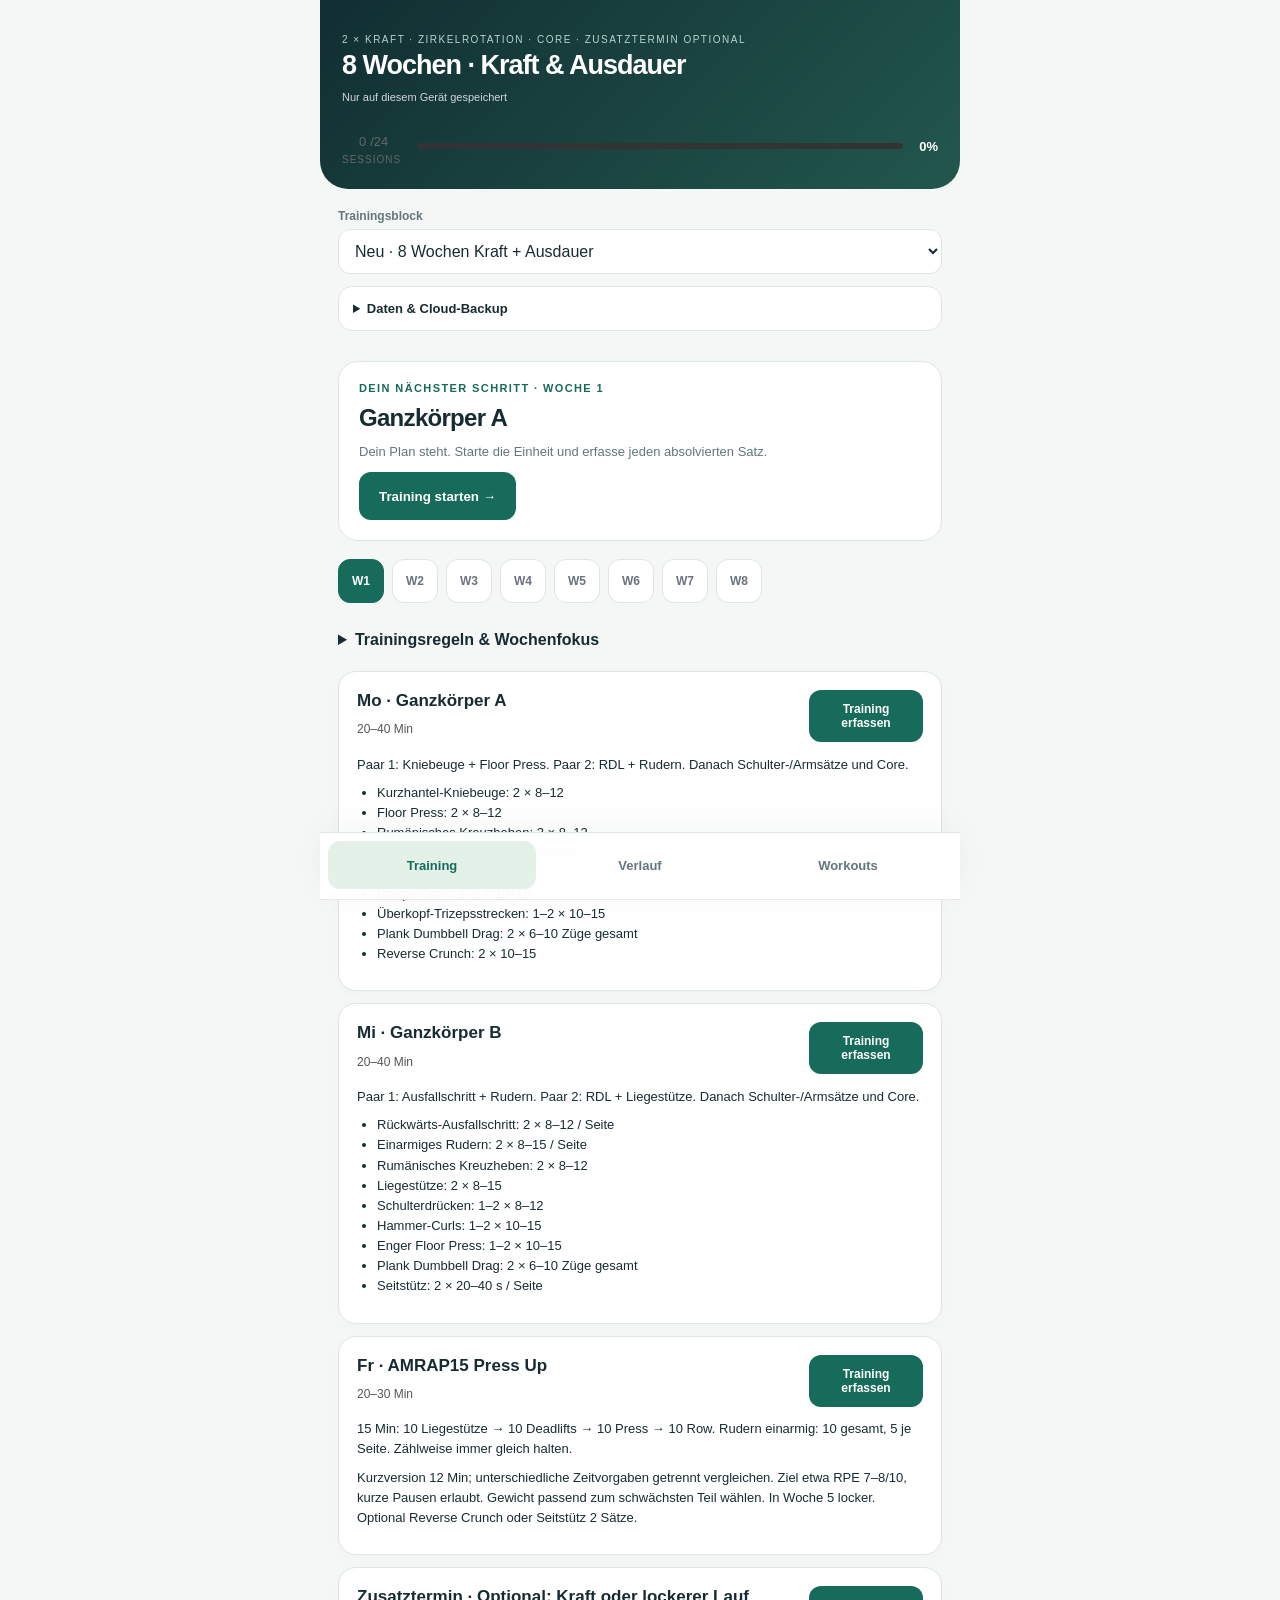
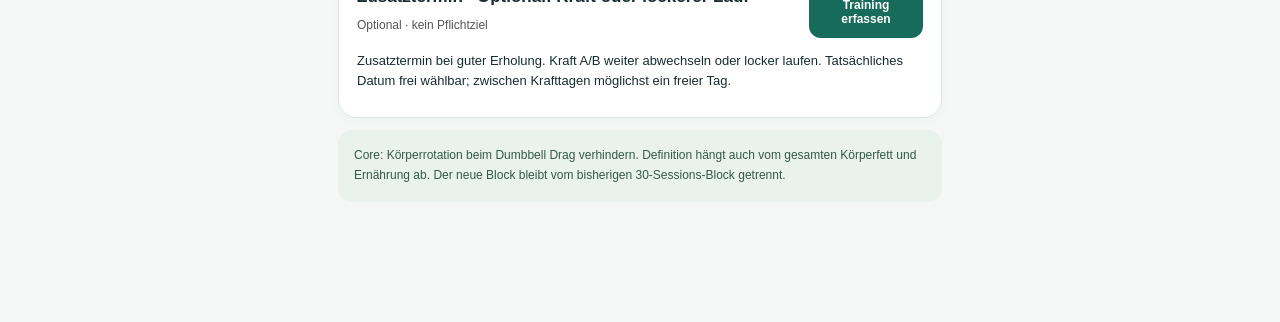
==== index.html @ 0a75c44f "Refine mobile training UX with quick start, set timer, exercise history and App Store benchmark" ====
<!DOCTYPE html>
<html lang="de">
<head>
    <meta charset="UTF-8">
    <meta name="viewport" content="width=device-width, initial-scale=1.0, viewport-fit=cover">
    <meta name="apple-mobile-web-app-capable" content="yes">
    <meta name="apple-mobile-web-app-status-bar-style" content="black-translucent">
    <meta name="apple-mobile-web-app-title" content="ShredFast">
    <title>ShredFast · Kraft & Ausdauer</title>
    <style>
        * {
            margin: 0;
            padding: 0;
            box-sizing: border-box;
        }
        html, body {
            font-family: -apple-system, BlinkMacSystemFont, "Segoe UI", Helvetica, Arial, sans-serif;
            background: #f3f4f6;
            color: #111;
            width: 100%;
            height: 100%;
        }
        body {
            overflow-x: hidden;
        }
        button { font-family: inherit; cursor: pointer; border: none; background: none; }
        input { font-family: inherit; }
        .container { max-width: 500px; margin: 0 auto; min-height: 100vh; background: #f3f4f6; }
        .header { padding: 24px 18px 16px; background: #111; color: #fff; }
        .header h1 { font-size: 22px; font-weight: 800; letter-spacing: -0.5px; }
        .header-meta { font-size: 10px; letter-spacing: 4px; color: #666; margin-bottom: 2px; text-transform: uppercase; }
        .header-subtext { font-size: 11px; color: #666; margin-top: 8px; }
        .progress { display: flex; gap: 16px; margin-top: 16px; align-items: center; }
        .progress-count { text-align: center; }
        .progress-count div:first-child { font-size: 20px; font-weight: 800; color: #fff; }
        .progress-count span { font-size: 13px; color: #666; font-weight: 400; margin-left: 4px; }
        .progress-count .label { font-size: 10px; color: #666; text-transform: uppercase; letter-spacing: 1px; margin-top: 3px; }
        .progress-bar { flex: 1; height: 6px; background: #333; border-radius: 99px; overflow: hidden; }
        .progress-fill { height: 100%; background: linear-gradient(90deg,#4ade80,#facc15,#f97316); border-radius: 99px; transition: width 0.4s; }
        .percent { font-size: 13px; font-weight: 700; color: #fff; }
        .nav { display: flex; background: #fff; border-bottom: 1px solid #e5e7eb; position: sticky; top: 0; z-index: 20; }
        .nav button { flex: 1; padding: 14px 8px; border: none; border-bottom: 2.5px solid transparent; color: #9ca3af; font-size: 13px; font-weight: 700; cursor: pointer; }
        .nav button.active { border-bottom-color: #111; color: #111; }
        .content { padding: 14px; }
        .week-tabs { display: flex; gap: 6px; overflow-x: auto; margin-bottom: 14px; padding-bottom: 4px; }
        .week-tabs button { padding: 8px 12px; min-width: 46px; background: #fff; border: 1.5px solid #e5e7eb; border-radius: 8px; color: #6b7280; font-size: 12px; font-weight: 700; cursor: pointer; white-space: nowrap; }
        .week-tabs button.active { background: #111; border-color: #111; color: #fff; }
        .phase-banner { background: #f0fdf4; border: 1.5px solid #bbf7d0; border-radius: 10px; padding: 12px 14px; margin-bottom: 12px; display: flex; justify-content: space-between; align-items: center; }
        .phase-banner.intensity { background: #fffbeb; border-color: #fde68a; }
        .phase-banner.peak { background: #fff7ed; border-color: #fed7aa; }
        .phase-text { font-size: 11px; letter-spacing: 2px; font-weight: 700; text-transform: uppercase; color: #16a34a; }
        .phase-banner.intensity .phase-text { color: #b45309; }
        .phase-banner.peak .phase-text { color: #c2410c; }
        .phase-progress { font-size: 13px; color: #374151; margin-top: 3px; font-weight: 500; }
        .phase-dots { display: flex; gap: 6px; }
        .phase-dot { width: 10px; height: 10px; border-radius: 50%; background: #e5e7eb; border: 1.5px solid #d1d5db; }
        .phase-dot.done { background: #111; border-color: #111; }
        .workout-card { background: #fff; border: 1.5px solid #e5e7eb; border-radius: 12px; margin-bottom: 10px; overflow: hidden; box-shadow: 0 1px 3px rgba(0,0,0,0.06); }
        .workout-card.done { border-color: #bbf7d0; }
        .workout-header { padding: 14px; display: flex; align-items: center; justify-content: space-between; }
        .workout-left { display: flex; align-items: center; gap: 12px; flex: 1; cursor: pointer; }
        .workout-day { width: 38px; height: 38px; background: #f9fafb; border: 1.5px solid #e5e7eb; border-radius: 9px; display: flex; align-items: center; justify-content: center; font-size: 12px; font-weight: 800; color: #6b7280; flex-shrink: 0; }
        .workout-card.done .workout-day { background: #f0fdf4; border-color: #bbf7d0; color: #16a34a; }
        .workout-info { flex: 1; }
        .workout-name { font-size: 14px; font-weight: 700; color: #111; }
        .workout-meta { font-size: 11px; color: #9ca3af; margin-top: 2px; }
        .workout-meta.done { color: #16a34a; font-weight: 600; }
        .workout-actions { display: flex; gap: 6px; align-items: center; }
        .btn-delete { background: #f9fafb; border: 1px solid #e5e7eb; border-radius: 6px; color: #9ca3af; font-size: 12px; padding: 5px 9px; cursor: pointer; }
        .btn-expand { color: #9ca3af; font-size: 12px; cursor: pointer; padding: 4px 6px; transition: transform 0.25s; }
        .btn-expand.open { transform: rotate(180deg); }
        .btn-log { background: #111; border-radius: 7px; color: #fff; font-size: 11px; padding: 7px 12px; cursor: pointer; font-weight: 700; }
        .workout-card.done .btn-log { background: #f0fdf4; border: 1.5px solid #bbf7d0; color: #16a34a; }
        .workout-result { border-top: 1px solid #f0fdf4; background: #f9fffe; padding: 10px 14px 12px; display: flex; gap: 16px; flex-wrap: wrap; }
        .result-item { }
        .result-label { font-size: 10px; color: #9ca3af; letter-spacing: 1px; text-transform: uppercase; }
        .result-value { font-size: 15px; font-weight: 800; color: #16a34a; margin-top: 2px; }
        .workout-details { border-top: 1px solid #e5e7eb; padding: 14px; background: #fafafa; display: none; }
        .workout-details.open { display: block; }
        .details-title { font-size: 11px; color: #9ca3af; text-transform: uppercase; letter-spacing: 2px; margin-bottom: 8px; font-weight: 600; }
        .exercise-list { display: flex; flex-direction: column; gap: 5px; margin-bottom: 10px; }
        .exercise-item { display: flex; align-items: center; gap: 10px; padding: 9px 12px; background: #fff; border: 1px solid #e5e7eb; border-radius: 8px; }
        .exercise-dot { width: 6px; height: 6px; border-radius: 50%; background: #111; flex-shrink: 0; }
        .exercise-text { font-size: 13px; color: #111; font-weight: 500; }
        .note-box { background: #f9fafb; border: 1px solid #e5e7eb; border-radius: 8px; padding: 9px 12px; font-size: 12px; color: #374151; line-height: 1.6; }
        .empty-state { background: #fff; border: 1.5px solid #e5e7eb; border-radius: 12px; padding: 28px; text-align: center; color: #9ca3af; font-size: 13px; }
        .empty-state .success { color: #16a34a; font-weight: 600; }
        .log-list { display: flex; flex-direction: column; gap: 8px; }
        .log-item { background: #fff; border: 1.5px solid #bbf7d0; border-radius: 10px; padding: 12px 14px; display: flex; justify-content: space-between; align-items: center; box-shadow: 0 1px 2px rgba(0,0,0,0.04); }
        .log-item-left { }
        .log-item-name { font-size: 13px; font-weight: 700; color: #111; }
        .log-item-meta { font-size: 11px; color: #9ca3af; margin-top: 2px; }
        .log-item-value { text-align: right; }
        .log-item-value div { font-size: 13px; font-weight: 800; color: #16a34a; }
        .workout-db { }
        .db-group { margin-bottom: 16px; }
        .db-group-title { font-size: 11px; color: #374151; font-weight: 700; letter-spacing: 1px; text-transform: uppercase; margin-bottom: 8px; }
        .db-item { background: #fff; border: 1.5px solid #e5e7eb; border-radius: 10px; padding: 11px 14px; margin-bottom: 6px; box-shadow: 0 1px 2px rgba(0,0,0,0.04); }
        .db-item-name { font-size: 13px; font-weight: 700; color: #111; }
        .db-item-meta { font-size: 10px; color: #9ca3af; margin-top: 2px; }
        .db-item-exercises { font-size: 11px; color: #6b7280; margin-top: 5px; line-height: 1.5; }
        .modal { position: fixed; inset: 0; background: rgba(0,0,0,0.5); display: none; align-items: flex-end; z-index: 50; }
        .modal.open { display: flex; }
        .modal-content { background: #fff; border-radius: 18px 18px 0 0; padding: 24px 18px 48px; width: 100%; max-width: 500px; margin: 0 auto; box-sizing: border-box; box-shadow: 0 -4px 24px rgba(0,0,0,0.12); }
        .modal-handle { width: 36px; height: 4px; background: #e5e7eb; border-radius: 99px; margin: 0 auto 20px; }
        .modal-title { font-size: 11px; color: #9ca3af; letter-spacing: 2px; text-transform: uppercase; margin-bottom: 3px; font-weight: 600; }
        .modal-name { font-size: 17px; font-weight: 800; color: #111; margin-bottom: 20px; }
        .form-group { margin-bottom: 14px; }
        .form-label { font-size: 12px; color: #374151; font-weight: 600; margin-bottom: 6px; }
        .form-input { width: 100%; padding: 12px 14px; background: #fff; border: 1.5px solid #d1d5db; border-radius: 10px; color: #111; font-size: 15px; box-sizing: border-box; }
        .form-time { display: flex; gap: 8px; align-items: center; }
        .form-time input { width: auto; flex: 1; }
        .form-separator { color: #9ca3af; font-size: 20px; font-weight: 300; }
        .btn-save { width: 100%; padding: 15px; background: #111; border: none; border-radius: 12px; color: #fff; font-size: 14px; font-weight: 800; cursor: pointer; }
        .spacer { height: 30px; }
        .saving { font-size: 11px; color: #4ade80; margin-top: 6px; font-weight: 600; }
        .backup-panel { margin: 12px 14px; padding: 14px; border: 1px solid #d1d5db; border-radius: 10px; background: white; font-size: 13px; }
        .backup-panel summary { font-weight: 700; cursor: pointer; }
        .backup-panel p { margin: 12px 0; line-height: 1.5; overflow-wrap: anywhere; }
        .backup-panel label { display: block; margin-top: 10px; }
        .backup-panel input:not([type=file]) { display: block; width: 100%; padding: 12px; font-size:16px; margin-top: 5px; border:1px solid #aaa; border-radius:8px; }
        .backup-panel button, .import-label { display: inline-block; padding: 12px; margin: 8px 5px 0 0; background: #111; color: white; border-radius: 8px; font-weight: 600; }
        .backup-panel input[type=file] { display:block; max-width:100%; margin-top:8px; }
        .backup-panel button:disabled { opacity: .5; }
        [hidden] { display: none !important; }
        .block-picker { display:block; margin:14px; font-size:12px; font-weight:700; }
        .block-picker select { display:block; width:100%; margin-top:6px; padding:12px; font-size:16px; border:1px solid #bbb; border-radius:8px; background:white; color:#111; }
        .hybrid-card { margin:12px 0; padding:14px; border:1px solid #d1d5db; border-radius:12px; background:white; font-size:13px; line-height:1.55; }
        .hybrid-card p { margin:8px 0; }
        .hybrid-card ul { padding-left:20px; margin:8px 0; }
        .hybrid-heading { display:flex; align-items:center; justify-content:space-between; gap:10px; }
        .hybrid-heading p { color:#555; font-size:12px; }
        .hybrid-card button, .hybrid-modal button { padding:12px; color:white; background:#111; border-radius:8px; font-weight:700; }
        .hybrid-card button.secondary, .hybrid-modal button.secondary { color:#111; background:#eee; }
        .hybrid-modal { position:fixed; inset:0; z-index:70; background:#f3f4f6; overflow-y:auto; overscroll-behavior:contain; }
        .hybrid-modal-inner { max-width:500px; margin:auto; padding:20px 14px max(30px,env(safe-area-inset-bottom)); font-size:13px; line-height:1.5; }
        .hybrid-modal h2 { margin:16px 0; font-size:20px; }
        .hybrid-modal label { display:block; margin:10px 0; }
        .hybrid-modal input, .hybrid-modal select, .hybrid-modal textarea { display:block; width:100%; min-width:0; padding:10px 7px; border:1px solid #aaa; border-radius:7px; background:white; color:#111; font-size:16px; }
        .hybrid-modal fieldset { padding:10px; border:1px solid #ccc; border-radius:10px; margin:18px 0; background:white; }
        .hybrid-modal legend { font-weight:700; }
        .set-row { display:flex; align-items:center; gap:6px; }
        .set-row label { flex:1; min-width:0; font-size:11px; }
        .set-row span { width:18px; flex-shrink:0; }
        .rest-tools { position:sticky; top:0; display:flex; align-items:center; gap:8px; padding:10px 0; background:#f3f4f6; border-bottom:1px solid #ddd; z-index:2; }
        .rest-tools span { flex:1; font-weight:700; }
        #draftStatus { font-size:12px; color:#36563e; margin:10px 0; }
        .last-set { font-size:12px; color:#36563e; }
        .copy-weight { font-size:12px; margin:8px 0; }
    </style>
<link rel="stylesheet" href="pro.css?v=10">
<meta name="theme-color" content="#112e32">
</head>
<body>
    <div class="container">
        <div class="header">
            <div class="header-meta" id="blockSubtitle">ShredFast</div>
            <h1 id="blockTitle">Kraft & Ausdauer</h1>
            <div class="header-subtext" id="savingStatus"></div>
            <div class="progress">
                <div class="progress-count">
                    <div><span id="totalDone">0</span><span id="totalTarget">/24</span></div>
                    <div class="label">Sessions</div>
                </div>
                <div class="progress-bar">
                    <div class="progress-fill" id="progressFill" style="width: 0%"></div>
                </div>
                <div class="percent" id="progressPercent">0%</div>
            </div>
        </div>

        <label class="block-picker">Trainingsblock
            <select id="blockSelect"><option value="hybrid1">Neu · 8 Wochen Kraft + Ausdauer</option><option value="block2">Bisheriger Block · 10 Wochen / 30 Sessions</option></select>
        </label>
        <div class="nav">
            <button class="nav-btn active" data-tab="plan">Training</button>
            <button class="nav-btn" data-tab="progress">Verlauf</button>
            <button class="nav-btn" data-tab="db">Workouts</button>
        </div>

        <details class="backup-panel">
            <summary>Daten &amp; Cloud-Backup</summary>
            <p id="cloudAccount"></p>
            <p id="cloudUnavailable" hidden>Cloud-Modul nicht verfügbar. Lokales Training und Export bleiben nutzbar.</p>
            <form id="loginForm">
                <p>Mit deinen bestehenden LifeOS-App-Zugangsdaten anmelden. Für alte Gerätedaten oben den bisherigen Block auswählen und dort „Bisherige iPhone-Daten übernehmen“ wählen.</p>
                <label>E-Mail<input id="cloudEmail" type="email" autocomplete="username" required></label>
                <label>Passwort<input id="cloudPassword" type="password" autocomplete="current-password" required></label>
                <button id="loginButton" type="submit">Cloud anmelden</button>
                <p id="loginResult" role="status"></p>
            </form>
            <div id="signedInTools" hidden>
                <button id="syncNow" type="button">Jetzt synchronisieren</button>
                <button id="legacyImport" type="button">Bisherige iPhone-Daten übernehmen</button>
                <button id="signOut" type="button">Abmelden</button>
                <p>Offline-Änderungen werden beim nächsten Öffnen mit Internet übertragen. Bei Änderungen derselben Session auf mehreren Geräten gilt die zuletzt in der Cloud gespeicherte Änderung.</p>
            </div>
            <button id="exportBackup" type="button">Backup exportieren</button>
            <label class="import-label">Backup importieren<input id="importBackup" type="file" accept=".json,application/json"></label>
            <p>Version 10 · Training Studio. Deine alten Gerätedaten bleiben bei der Übernahme erhalten.</p>
        </details>
        <div class="content" id="content">
            <!-- Content will be rendered here -->
        </div>
    </div>

    <div class="modal" id="modal">
        <div class="modal-content">
            <div class="modal-handle"></div>
            <div class="modal-title" id="modalTitle"></div>
            <div class="modal-name" id="modalName"></div>
            
            <div class="form-group">
                <div class="form-label">Gewicht (kg)</div>
                <input type="number" class="form-input" id="inputWeight" placeholder="z.B. 15">
            </div>

            <div class="form-group" id="formTimeGroup" style="display:none;">
                <div class="form-label">Zeit (Min : Sek)</div>
                <div class="form-time">
                    <input type="number" class="form-input" id="inputMins" placeholder="Min">
                    <span class="form-separator">:</span>
                    <input type="number" class="form-input" id="inputSecs" placeholder="Sek">
                </div>
            </div>

            <div class="form-group" id="formRoundsGroup" style="display:none;">
                <div class="form-label">Runden</div>
                <input type="number" class="form-input" id="inputRounds" placeholder="z.B. 6">
            </div>

            <div class="form-group">
                <div class="form-label">Notiz (optional)</div>
                <input type="text" class="form-input" id="inputNote" placeholder="Wie war's?">
            </div>

            <button class="btn-save" id="btnSave">Speichern ✓</button>
        </div>
    </div>

    <script src="supabase.min.js"></script>
    <script>
        // ─── DATA ────────────────────────────────────────────────────────────
        const WORKOUTS = [
          { id:"b1-01", name:"150 Rep Challenge", format:"For Time", metric:"time", exercises:["30x Thruster","30x Deadlift","30x Renegade Row + Press","30x Alt Row","30x Reverse Lunge"] },
          { id:"b1-02", name:"AMRAP 15 ⭐", format:"AMRAP", metric:"rounds", exercises:["8x Deadlift","6x Clean","8x Squat","6x Press","10x Swing"] },
          { id:"b1-03", name:"30 Min Fullbody", format:"For Time", metric:"time", exercises:["50x Burpee","50x Deadlift","50x Squat","50x Reverse Lunge","50x BW Thruster"] },
          { id:"b1-04", name:"AMRAP 20", format:"AMRAP", metric:"rounds", exercises:["6x Thruster","8x High Pull","10x Air Squat","12x Switch Lunge","14x Knee-to-Elbow"] },
          { id:"b1-05", name:"15 Min Fullbody", format:"For Time", metric:"time", exercises:["50x Swing","50x Goblet Squat","50x Deadlift","25x Rev. Lunge R+L","50x Sit-Through","50x Mountain Climber"] },
          { id:"b1-06", name:"250 Reps", format:"For Time", metric:"time", exercises:["50x Swing","50x Clean","50x Press","50x Squat","50x Row"] },
          { id:"b1-07", name:"Time Cap 20 Min", format:"For Time", metric:"time", exercises:["30x Deadlift","30x High Pull","30x Thruster","30x Clean+Press","30x Burpee","30x Knee-to-Elbow","30x Russian Twist"] },
          { id:"b1-08", name:"Power Flow Ladder", format:"Ladder", metric:"rounds", exercises:["Swing · Clean · Press · Squat · Row","1→2→3→...→10 reps"] },
          { id:"b1-09", name:"METCON 30", format:"For Time", metric:"time", exercises:["100x Star Jumps","50x Squat Rotation","50x BW Thruster","50x KB Thruster","50x High Pull","50x Deadlift","50x Pull Through"] },
          { id:"b1-10", name:"AMRAP 30", format:"AMRAP", metric:"rounds", exercises:["8x Deadlift","8x Clean","8x Thruster","8x Press-Up","8x Burpee"] },
          { id:"b1-11", name:"AMRAP 16", format:"AMRAP", metric:"rounds", exercises:["10x Row","8x Thruster","6x Clean-Squat","4x Press","2x Devil Press"] },
          { id:"b1-12", name:"300 Reps", format:"For Time", metric:"time", exercises:["50x Thruster","50x High Pull","50x Press-Up","50x Alt Row+Double Row","50x Burpee","50x Pull Through"] },
          { id:"b1-13", name:"30 Min Buy-Out", format:"For Time", metric:"time", exercises:["50x Swing","40x Clean+Press","40x Deadlift","40x Row","50x Burpee"] },
          { id:"b1-14", name:"METCON 325", format:"For Time", metric:"time", exercises:["25x Burpee","50x Deadlift","50x Reverse Lunge","50x Squat","50x High Pull","50x Row","50x Shoulder Tap"] },
          { id:"b1-15", name:"300 Rep Beast", format:"For Time", metric:"time", exercises:["50x Swing","50x Squat","50x Clean","50x Press","50x Row","50x Burpee"] },
          { id:"b1-16", name:"500 Rep Monster", format:"For Time", metric:"time", exercises:["50x Alt Row+Deadlift","50x Thruster","200x Air Squat","100x Press-Up KB Tap","100x Shoulder Tap"] },
          { id:"n-01", name:"300 No Excuses", format:"For Time", metric:"time", exercises:["50x Burpee","50x Snatch","50x Thruster","50x Press","50x Row","50x Full Sit-Up"] },
          { id:"n-02", name:"5 Rounds Snatch", format:"For Time", metric:"time", exercises:["5 Runden: 10x Burpee","10x Snatch","10x Thruster","10x Press","10x Row","10x Sprinter Sit-Up"] },
          { id:"n-03", name:"300 YOU VS YOU", format:"For Time", metric:"time", exercises:["50x Renegade Row","50x Power Clean","50x Press","50x Squat","50x BW Thruster","50x Knee-to-Elbow"] },
          { id:"n-04", name:"50er Snatch Block", format:"For Time", metric:"time", exercises:["50x Snatch","50x Squat","50x Lunge","50x Thruster","50x Row","50x Russian Twist"] },
          { id:"n-05", name:"20 Min KB METCON", format:"For Time", metric:"time", exercises:["30x Row","30x Swing","30x Press","30x Clean","30x Squat","30x Full Body Crunch"] },
          { id:"n-06", name:"AMRAP20 Burpee", format:"AMRAP", metric:"rounds", exercises:["10x Burpee","10x Squat","10x Row","10x Press","20x Knee-to-Elbow"] },
          { id:"n-07", name:"AMRAP15 Press Up", format:"AMRAP", metric:"rounds", exercises:["10x Press Up","10x Deadlift","10x Press","10x Row"] },
          { id:"n-08", name:"300 Gorilla Row", format:"For Time", metric:"time", exercises:["50x Deadlift","50x Push Press","50x Squat","50x Gorilla Row","50x Marches","50x Swing"] },
          { id:"n-09", name:"500 Rep Beast 2", format:"For Time", metric:"time", exercises:["100x BW Squat","100x Switch Lunge","50x Renegade Row","50x Thruster","50x High Pull","50x Shoulder Tap","100x Star Jump"] },
          { id:"n-10", name:"300 Burpee Buy-In", format:"For Time", metric:"time", exercises:["50x Burpee (Buy-In)","50x Swing","50x Squat","50x Press-Up","50x Row","50x Thruster"] },
          { id:"n-11", name:"250 Snatch Interrupt", format:"For Time", metric:"time", exercises:["50x Air Squat","50x Goblet Squat","50x Snatch","50x Row","50x Thruster","+ 10x Burpee alle 4 Min"] },
        ];

        const BLOCK2_PLAN = [
          { week: 1, day: "Mo", workoutId: "n-07", weight: "14", note: "Leichter Start" },
          { week: 1, day: "Mi", workoutId: "b1-02", weight: "14", note: "Baseline AMRAP 15" },
          { week: 1, day: "Fr", workoutId: "n-05", weight: "14", note: "Volumen, kurz" },
          { week: 2, day: "Mo", workoutId: "b1-06", weight: "14", note: "250 Reps" },
          { week: 2, day: "Mi", workoutId: "n-06", weight: "14", note: "AMRAP20 Burpee" },
          { week: 2, day: "Fr", workoutId: "b1-01", weight: "14", note: "150 Rep Challenge" },
          { week: 3, day: "Mo", workoutId: "n-02", weight: "15", note: "5 Rounds Snatch" },
          { week: 3, day: "Mi", workoutId: "b1-02", weight: "15", note: "AMRAP 15 @ 15kg" },
          { week: 3, day: "Fr", workoutId: "b1-07", weight: "15", note: "Time Cap 20 Min" },
          { week: 4, day: "Mo", workoutId: "b1-12", weight: "15", note: "300 Reps" },
          { week: 4, day: "Mi", workoutId: "n-08", weight: "15", note: "300 Gorilla Row" },
          { week: 4, day: "Fr", workoutId: "b1-08", weight: "15", note: "Power Flow Ladder" },
          { week: 5, day: "Mo", workoutId: "n-01", weight: "15", note: "300 No Excuses" },
          { week: 5, day: "Mi", workoutId: "b1-02", weight: "16", note: "AMRAP 15 @ 16kg" },
          { week: 5, day: "Fr", workoutId: "b1-09", weight: "15", note: "METCON 30" },
          { week: 6, day: "Mo", workoutId: "b1-14", weight: "16", note: "METCON 325" },
          { week: 6, day: "Mi", workoutId: "n-03", weight: "16", note: "300 YOU VS YOU" },
          { week: 6, day: "Fr", workoutId: "b1-13", weight: "16", note: "30 Min Buy-Out" },
          { week: 7, day: "Mo", workoutId: "b1-15", weight: "17", note: "300 Rep Beast" },
          { week: 7, day: "Mi", workoutId: "b1-02", weight: "17", note: "AMRAP 15 @ 17kg" },
          { week: 7, day: "Fr", workoutId: "n-10", weight: "17", note: "300 Burpee Buy-In" },
          { week: 8, day: "Mo", workoutId: "n-04", weight: "17", note: "50er Snatch Block" },
          { week: 8, day: "Mi", workoutId: "b1-10", weight: "18", note: "AMRAP 30 @ 18kg" },
          { week: 8, day: "Fr", workoutId: "b1-16", weight: "17", note: "500 Rep Monster" },
          { week: 9, day: "Mo", workoutId: "b1-12", weight: "17", note: "300 Reps" },
          { week: 9, day: "Mi", workoutId: "b1-02", weight: "18", note: "AMRAP 15 @ 18kg" },
          { week: 9, day: "Fr", workoutId: "n-09", weight: "17", note: "500 Rep Beast 2" },
          { week: 10, day: "Mo", workoutId: "b1-04", weight: "16", note: "AMRAP 20 Deload" },
          { week: 10, day: "Mi", workoutId: "b1-02", weight: "17", note: "AMRAP 15 Final" },
          { week: 10, day: "Fr", workoutId: "b1-01", weight: "15", note: "150 Rep Challenge Final" },
        ];

        // ─── STATE ───────────────────────────────────────────────────────────
        let logs = [];
        let currentTab = "plan";
        let currentWeek = 1;
        let expandedSession = null;
        let loggingSession = null;

        const STORAGE_KEY = "sf_v6_logs";

        // ─── INIT ────────────────────────────────────────────────────────────
        function init() {
            logs = []; // initCloud loads the selected block without mixing legacy data.
            setupNav();
            setupModal();
            render();
        }

        function loadLogs() {
            try {
                const raw = localStorage.getItem(STORAGE_KEY);
                logs = raw ? JSON.parse(raw) : [];
            } catch(e) {
                logs = [];
            }
        }

        function saveLogs() {
            return storeTrainingChange();
        }

        function setupNav() {
            document.querySelectorAll('.nav-btn').forEach(btn => {
                btn.addEventListener('click', () => {
                    document.querySelectorAll('.nav-btn').forEach(b => b.classList.remove('active'));
                    btn.classList.add('active');
                    currentTab = btn.dataset.tab;
                    render();
                });
            });
        }

        function setupModal() {
            const modal = document.getElementById('modal');
            modal.addEventListener('click', e => {
                if (e.target === modal) {
                    closeModal();
                }
            });
            document.getElementById('btnSave').addEventListener('click', saveLog);
        }

        // ─── RENDER ──────────────────────────────────────────────────────────
        function render() {
            renderHeader();
            if (currentTab === "plan") renderPlan();
            else if (currentTab === "progress") renderProgress();
            else if (currentTab === "db") renderDB();
        }

        function renderHeader() {
            const total = logs.length;
            const pct = Math.round((total / 30) * 100);
            document.getElementById('totalDone').textContent = total;
            document.getElementById('progressFill').style.width = pct + '%';
            document.getElementById('progressPercent').textContent = pct + '%';
        }

        function renderPlan() {
            const weekPlan = BLOCK2_PLAN.filter(s => s.week === currentWeek);
            const weekDone = weekPlan.filter(s => logs.find(l => l.key === `W${s.week}-${s.day}`)).length;

            let phase = "AUFBAU";
            let phaseBgClass = "";
            if (currentWeek > 3 && currentWeek <= 7) { phase = "INTENSITÄT"; phaseBgClass = "intensity"; }
            if (currentWeek > 7) { phase = "PEAK"; phaseBgClass = "peak"; }

            let html = `
                <div class="week-tabs">
                    ${Array.from({length:10},(_,i)=>i+1).map(w => {
                        const wd = BLOCK2_PLAN.filter(p=>p.week===w).filter(s => logs.find(l => l.key === `W${s.week}-${s.day}`)).length;
                        const active = currentWeek === w ? 'active' : '';
                        const badge = wd === 3 && currentWeek !== w ? '<span style="position:absolute;top:-3px;right:-3px;width:8px;height:8px;border-radius:50%;background:#4ade80;border:2px solid #f3f4f6;"></span>' : '';
                        return `<button class="week-tabs button ${active}" onclick="window.setWeek(${w})" style="position:relative;">${badge}W${w}</button>`;
                    }).join('')}
                </div>
                <div class="phase-banner ${phaseBgClass}">
                    <div>
                        <div class="phase-text">Woche ${currentWeek} · ${phase}</div>
                        <div class="phase-progress">${weekDone}/3 Workouts erledigt</div>
                    </div>
                    <div class="phase-dots">
                        ${[0,1,2].map(i => `<div class="phase-dot ${i<weekDone?'done':''}"></div>`).join('')}
                    </div>
                </div>
                ${weekPlan.map((plan, i) => {
                    const workout = WORKOUTS.find(w => w.id === plan.workoutId);
                    const key = `W${plan.week}-${plan.day}`;
                    const log = logs.find(l => l.key === key);
                    const done = !!log;
                    const open = expandedSession === key;
                    
                    return `
                        <div class="workout-card ${done ? 'done' : ''}">
                            <div class="workout-header">
                                <div class="workout-left" onclick="window.toggleExpand('${key}')">
                                    <div class="workout-day">${plan.day[0]}</div>
                                    <div class="workout-info">
                                        <div class="workout-name">${workout.name}</div>
                                        <div class="workout-meta ${done ? 'done' : ''}">
                                            ${workout.format} · ${plan.weight}kg
                                            ${done ? ` · ✓ ${escapeHTML(log.date)}` : ''}
                                        </div>
                                    </div>
                                </div>
                                <div class="workout-actions">
                                    ${done ? `<button class="btn-delete" onclick="window.deleteLog('${key}')">✕</button>` : ''}
                                    <div class="btn-expand ${open ? 'open' : ''}" onclick="window.toggleExpand('${key}')">▼</div>
                                    <button class="btn-log" onclick="window.openLog('${key}', ${plan.week}, '${plan.day}', '${plan.workoutId}', '${workout.metric}')">${done ? 'Edit' : 'Log'}</button>
                                </div>
                            </div>
                            ${done ? `
                                <div class="workout-result">
                                    ${log.weight ? `<div class="result-item"><div class="result-label">Gewicht</div><div class="result-value">${escapeHTML(log.weight)}kg</div></div>` : ''}
                                    ${workout.metric === 'time' && log.mins !== '' ? `<div class="result-item"><div class="result-label">Zeit</div><div class="result-value">${fmt(log.mins, log.secs)}</div></div>` : ''}
                                    ${workout.metric === 'rounds' && log.rounds !== '' ? `<div class="result-item"><div class="result-label">Runden</div><div class="result-value">${escapeHTML(log.rounds)}</div></div>` : ''}
                                    ${log.note ? `<div class="result-item" style="width:100%"><div class="result-label">Notiz</div><div style="font-size:12px;color:#374151;font-style:italic;margin-top:2px">${escapeHTML(log.note)}</div></div>` : ''}
                                </div>
                            ` : ''}
                            ${open ? `
                                <div class="workout-details open">
                                    <div class="details-title">Übungen</div>
                                    <div class="exercise-list">
                                        ${workout.exercises.map(ex => `
                                            <div class="exercise-item">
                                                <div class="exercise-dot"></div>
                                                <span class="exercise-text">${ex}</span>
                                            </div>
                                        `).join('')}
                                    </div>
                                    <div class="note-box">💡 ${plan.note}</div>
                                </div>
                            ` : ''}
                        </div>
                    `;
                }).join('')}
                <div class="spacer"></div>
            `;

            document.getElementById('content').innerHTML = html;
        }

        function renderProgress() {
            const logsSorted = [...logs].sort((a,b) => {
                const aPos = BLOCK2_PLAN.findIndex(s => s.week===a.week && s.day===a.day);
                const bPos = BLOCK2_PLAN.findIndex(s => s.week===b.week && s.day===b.day);
                return aPos - bPos;
            });

            let html = `<div class="details-title">Deine Logs</div>`;
            if (logs.length === 0) {
                html += `<div class="empty-state">Noch keine Sessions.<br><span class="success">Starte mit Woche 1! 💪</span></div>`;
            } else {
                html += `<div class="log-list">`;
                logsSorted.forEach(log => {
                    const plan = BLOCK2_PLAN.find(s => s.week===log.week && s.day===log.day);
                    const workout = WORKOUTS.find(w => w.id === log.workoutId);
                    html += `
                        <div class="log-item">
                            <div class="log-item-left">
                                <div class="log-item-name">W${log.week} ${log.day} · ${workout?.name}</div>
                                <div class="log-item-meta">${escapeHTML(log.date)} · ${escapeHTML(log.weight)}kg</div>
                            </div>
                            <div class="log-item-value">
                                <div>${log.mins !== '' ? fmt(log.mins, log.secs) : (log.rounds ? escapeHTML(log.rounds) + ' Rdn' : '')}</div>
                            </div>
                        </div>
                    `;
                });
                html += `</div>`;
            }
            html += `<div class="spacer"></div>`;
            document.getElementById('content').innerHTML = html;
        }

        function renderDB() {
            let html = `<div class="details-title">27 Workouts</div><div class="workout-db">`;
            
            ["b1", "n"].forEach(prefix => {
                const items = WORKOUTS.filter(w => w.id.startsWith(prefix));
                const label = prefix === "b1" ? "Block 1" : "Neue";
                html += `<div class="db-group"><div class="db-group-title">${label} (${items.length})</div>`;
                items.forEach(w => {
                    html += `
                        <div class="db-item">
                            <div class="db-item-name">${w.name}</div>
                            <div class="db-item-meta">${w.format} · ${w.metric === 'time' ? 'Zeit' : 'Runden'}</div>
                            <div class="db-item-exercises">${w.exercises.join(' · ')}</div>
                        </div>
                    `;
                });
                html += `</div>`;
            });

            html += `</div><div class="spacer"></div>`;
            document.getElementById('content').innerHTML = html;
        }

        // ─── MODAL & LOGGING ──────────────────────────────────────────────────
        function openLog(key, week, day, workoutId, metric) {
            loggingSession = { key, week, day, workoutId, metric };
            const log = logs.find(l => l.key === key);
            const workout = WORKOUTS.find(w => w.id === workoutId);
            
            document.getElementById('modalTitle').textContent = `W${week} · ${day}`;
            document.getElementById('modalName').textContent = workout.name;
            
            document.getElementById('inputWeight').value = log?.weight || '15';
            document.getElementById('inputMins').value = log?.mins || '';
            document.getElementById('inputSecs').value = log?.secs || '';
            document.getElementById('inputRounds').value = log?.rounds || '';
            document.getElementById('inputNote').value = log?.note || '';

            if (metric === 'time') {
                document.getElementById('formTimeGroup').style.display = 'block';
                document.getElementById('formRoundsGroup').style.display = 'none';
            } else {
                document.getElementById('formTimeGroup').style.display = 'none';
                document.getElementById('formRoundsGroup').style.display = 'block';
            }

            document.getElementById('modal').classList.add('open');
        }

        function closeModal() {
            document.getElementById('modal').classList.remove('open');
            loggingSession = null;
        }

        function saveLog() {
            if (!loggingSession) return;
            
            const entry = {
                key: loggingSession.key,
                week: loggingSession.week,
                day: loggingSession.day,
                workoutId: loggingSession.workoutId,
                date: logs.find(l => l.key === loggingSession.key)?.date || new Date().toLocaleDateString('de-DE'),
                weight: document.getElementById('inputWeight').value,
                mins: document.getElementById('inputMins').value,
                secs: document.getElementById('inputSecs').value,
                rounds: document.getElementById('inputRounds').value,
                note: document.getElementById('inputNote').value,
            };

            logs = logs.filter(l => l.key !== loggingSession.key);
            logs.push(entry);
            if (!saveLogs()) { logs = structuredClone(savedLogs); return; }
            closeModal();
            render();
        }

        function deleteLog(key) {
            if (!confirm('Diese Session löschen? Die Löschung wird auch in der Cloud gespeichert.')) return;
            logs = logs.filter(l => l.key !== key);
            if (!saveLogs()) logs = structuredClone(savedLogs);
            render();
        }

        // ─── UTILITIES ───────────────────────────────────────────────────────
        function fmt(m, s) {
            return `${String(m||0).padStart(2,'0')}:${String(s||0).padStart(2,'0')}`;
        }

        // ─── GLOBAL FUNCTIONS ────────────────────────────────────────────────
        window.setWeek = (w) => {
            currentWeek = w;
            expandedSession = null;
            render();
        };

        window.toggleExpand = (key) => {
            expandedSession = expandedSession === key ? null : key;
            render();
        };

        window.openLog = openLog;
        window.deleteLog = deleteLog;

        // ─── START ────────────────────────────────────────────────────────────
    </script>
    <div id="hybridModal" class="hybrid-modal" hidden>
      <div class="hybrid-modal-inner" role="dialog" aria-modal="true" aria-labelledby="hybridDialogTitle">
       <button id="closeHybrid" class="secondary" type="button">Schließen</button>
       <h2 id="hybridDialogTitle"></h2>
       <div class="rest-tools"><span id="restStatus" role="status">Pausentimer</span><button id="startRest" type="button">90 s Pause</button><button id="stopRest" type="button" class="secondary">Stop</button></div>
       <p id="draftStatus" role="status"></p>
       <form id="hybridForm"><div id="hybridFields"></div><button type="submit">Einheit speichern ✓</button></form>
      </div>
    </div>
    <script src="training.js?v=9"></script>
    <script src="cloud.js?v=9"></script>
    <script src="pro.js?v=10"></script>
    <script>init(); void initCloud();</script>
</body>
</html>
---- pro.css ----
:root{--ink:#172c32;--muted:#62777d;--accent:#166b5a;--line:#dce6e3;--paper:#f4f7f5}body,html{background:var(--paper);color:var(--ink)}.container{background:var(--paper);max-width:640px;padding-bottom:96px}.header{background:linear-gradient(135deg,#112e32,#22574e);padding:32px 22px 24px;border-radius:0 0 28px 28px}.header h1{font-size:27px;letter-spacing:-1px}.header-meta{color:#b9d4cd;letter-spacing:1.5px;line-height:1.6}.header-subtext{line-height:1.5}.progress{margin-top:22px}.progress-fill{background:#a5e9bc}.nav{position:fixed;bottom:0;top:auto;left:50%;transform:translateX(-50%);width:min(100%,640px);padding:8px 8px max(10px,env(safe-area-inset-bottom));border-top:1px solid var(--line);background:#ffffffed;backdrop-filter:blur(16px);z-index:35;box-shadow:0 -6px 30px #17362c0a}.nav button{min-height:48px;border:0;border-radius:12px;color:var(--muted)}.nav button.active{background:#e3f1e9;color:var(--accent);border:0}.block-picker{margin:20px 18px 12px;color:var(--muted)}.block-picker select{border-color:var(--line);border-radius:12px;color:var(--ink)}.backup-panel{margin:12px 18px;border-color:var(--line);border-radius:14px}.content{padding:8px 18px 24px}.hybrid-card,.db-item,.workout-card,.log-item{border-color:var(--line);border-radius:18px;box-shadow:0 3px 14px #213d2f05;padding:18px}.hybrid-heading strong{font-size:17px;line-height:1.3}.hybrid-card button,.hybrid-modal button,.backup-panel button,.btn-save{background:var(--accent);min-height:44px;border-radius:12px}.hybrid-heading{align-items:flex-start}.hybrid-heading button{flex-shrink:0;font-size:12px;max-width:114px}.note-box{background:#eaf2ed;border:0;border-radius:14px;color:#35584c;line-height:1.65;padding:16px}.week-tabs{gap:8px;margin:14px 0}.week-tabs button{min-height:44px;border-color:var(--line);border-radius:12px}.week-tabs button.active{background:var(--accent);border-color:var(--accent)}.hybrid-modal{background:var(--paper)}.hybrid-modal-inner{max-width:640px;padding:18px 18px 110px}.hybrid-modal fieldset{border-color:var(--line);border-radius:18px;padding:14px;margin:16px 0}.hybrid-modal legend{font-size:15px}.hybrid-modal input,.hybrid-modal select,.hybrid-modal textarea{border-color:#cbdad4;min-height:44px;border-radius:10px}.hybrid-modal textarea{min-height:80px}.hybrid-modal label{color:var(--muted)}.rest-tools{background:var(--paper);border-color:var(--line)}#hybridForm>button[type=submit]{position:fixed;bottom:max(12px,env(safe-area-inset-bottom));left:50%;transform:translateX(-50%);width:min(calc(100% - 36px),604px);box-shadow:0 4px 20px #163b3b33;z-index:4;min-height:52px}.set-row{padding:8px 0;border-bottom:1px solid #eef2ef}.set-row.done{background:#e6f4e9;border-radius:10px}.set-check{padding:8px!important;min-width:40px;margin-top:18px;background:#e3ebe7!important;color:#274e40!important}.set-check[aria-pressed=true]{background:#176b5a!important;color:white!important}.pro-hero{background:#fff;border:1px solid var(--line);border-radius:20px;padding:20px;margin:10px 0 18px}.pro-eyebrow{font-size:11px;font-weight:800;letter-spacing:1.4px;text-transform:uppercase;color:var(--accent)}.pro-hero h2{font-size:24px;letter-spacing:-.7px;margin:10px 0}.pro-hero p{font-size:13px;line-height:1.6;color:var(--muted);margin:10px 0}.pro-hero button{background:var(--accent);color:white;padding:14px 20px;border-radius:12px;font-weight:700;min-height:48px}.pro-stats{display:grid;grid-template-columns:repeat(3,1fr);gap:8px;margin:14px 0}.pro-stat{background:white;border:1px solid var(--line);padding:14px 8px;border-radius:14px;text-align:center}.pro-stat strong{display:block;font-size:23px}.pro-stat span{font-size:11px;color:var(--muted)}.pro-history{width:100%;border-collapse:collapse;font-size:13px}.pro-history th,.pro-history td{text-align:left;padding:10px 6px;border-bottom:1px solid var(--line)}.pro-guidance{margin:12px 0}.pro-guidance summary{font-weight:700;cursor:pointer;padding:10px 0}.pro-search{width:100%;padding:14px;border:1px solid var(--line);border-radius:12px;font-size:16px;margin:10px 0}.pro-help{font-size:12px;line-height:1.5;color:var(--muted)}button:focus-visible,input:focus-visible,select:focus-visible,summary:focus-visible{outline:3px solid #e5b54a;outline-offset:3px}@media(max-width:360px){.content,.hybrid-modal-inner{padding-left:10px;padding-right:10px}.hybrid-heading{display:block}.hybrid-heading button{max-width:none;width:100%;margin-top:10px}.set-row{gap:3px}.set-check{min-width:32px;padding:4px!important}}
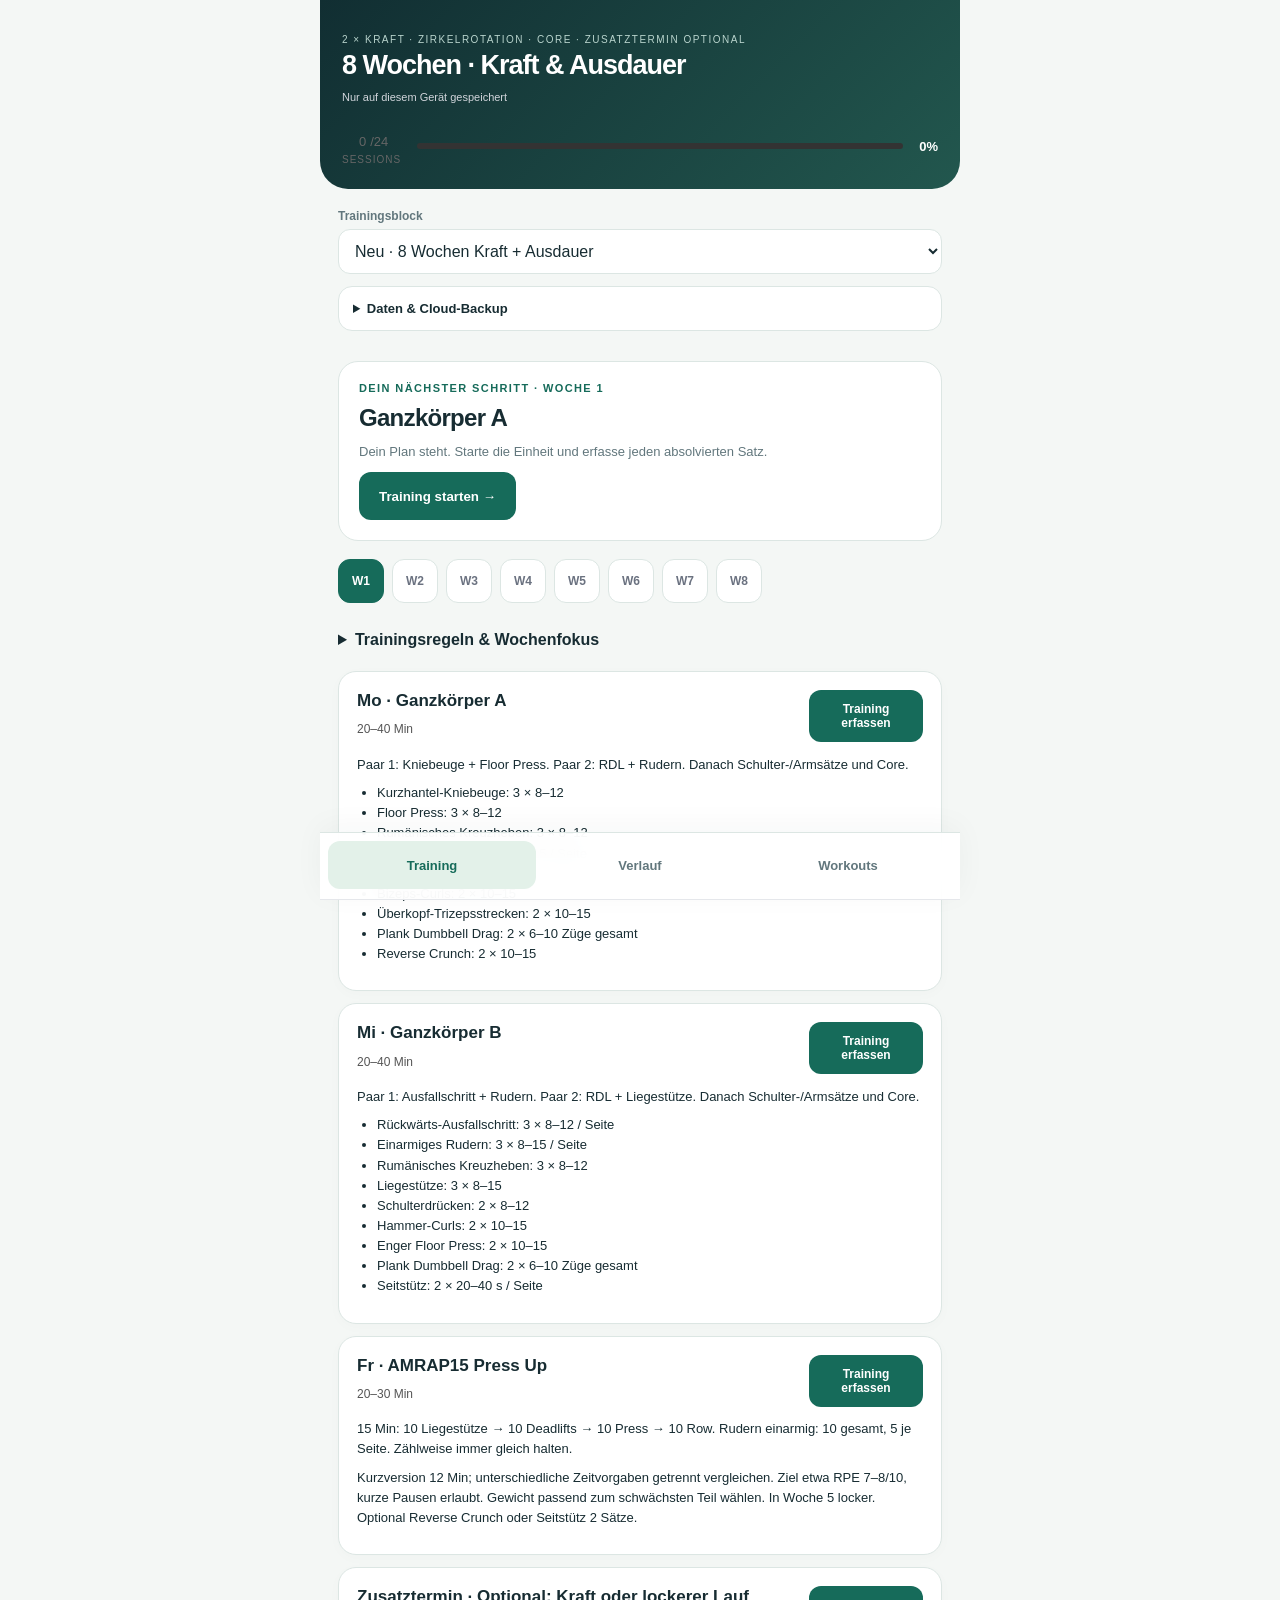
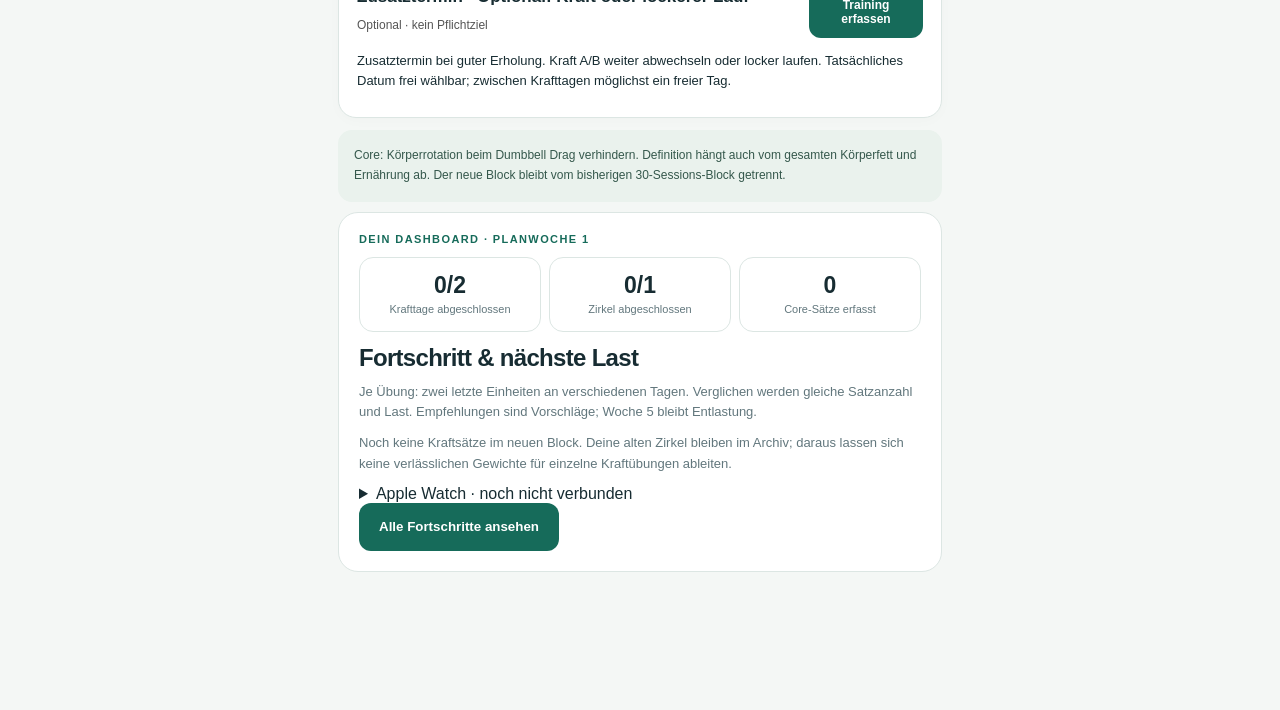
==== commit 3de23784: "Simplify set logging and add evidence-based progression dashboard" ====
--- a/index.html
+++ b/index.html
@@ -148,7 +148,7 @@
         .last-set { font-size:12px; color:#36563e; }
         .copy-weight { font-size:12px; margin:8px 0; }
     </style>
-<link rel="stylesheet" href="pro.css?v=10">
+<link rel="stylesheet" href="pro.css?v=11">
 <meta name="theme-color" content="#112e32">
 </head>
 <body>
@@ -197,7 +197,7 @@
             </div>
             <button id="exportBackup" type="button">Backup exportieren</button>
             <label class="import-label">Backup importieren<input id="importBackup" type="file" accept=".json,application/json"></label>
-            <p>Version 10 · Training Studio. Deine alten Gerätedaten bleiben bei der Übernahme erhalten.</p>
+            <p>Version 11 · Training & Fortschritt. Deine alten Gerätedaten bleiben bei der Übernahme erhalten.</p>
         </details>
         <div class="content" id="content">
             <!-- Content will be rendered here -->
@@ -603,9 +603,9 @@
        <form id="hybridForm"><div id="hybridFields"></div><button type="submit">Einheit speichern ✓</button></form>
       </div>
     </div>
-    <script src="training.js?v=9"></script>
+    <script src="training.js?v=11"></script>
     <script src="cloud.js?v=9"></script>
-    <script src="pro.js?v=10"></script>
+    <script src="pro.js?v=11"></script>
     <script>init(); void initCloud();</script>
 </body>
 </html>
--- a/pro.css
+++ b/pro.css
@@ -1 +1,8 @@
 :root{--ink:#172c32;--muted:#62777d;--accent:#166b5a;--line:#dce6e3;--paper:#f4f7f5}body,html{background:var(--paper);color:var(--ink)}.container{background:var(--paper);max-width:640px;padding-bottom:96px}.header{background:linear-gradient(135deg,#112e32,#22574e);padding:32px 22px 24px;border-radius:0 0 28px 28px}.header h1{font-size:27px;letter-spacing:-1px}.header-meta{color:#b9d4cd;letter-spacing:1.5px;line-height:1.6}.header-subtext{line-height:1.5}.progress{margin-top:22px}.progress-fill{background:#a5e9bc}.nav{position:fixed;bottom:0;top:auto;left:50%;transform:translateX(-50%);width:min(100%,640px);padding:8px 8px max(10px,env(safe-area-inset-bottom));border-top:1px solid var(--line);background:#ffffffed;backdrop-filter:blur(16px);z-index:35;box-shadow:0 -6px 30px #17362c0a}.nav button{min-height:48px;border:0;border-radius:12px;color:var(--muted)}.nav button.active{background:#e3f1e9;color:var(--accent);border:0}.block-picker{margin:20px 18px 12px;color:var(--muted)}.block-picker select{border-color:var(--line);border-radius:12px;color:var(--ink)}.backup-panel{margin:12px 18px;border-color:var(--line);border-radius:14px}.content{padding:8px 18px 24px}.hybrid-card,.db-item,.workout-card,.log-item{border-color:var(--line);border-radius:18px;box-shadow:0 3px 14px #213d2f05;padding:18px}.hybrid-heading strong{font-size:17px;line-height:1.3}.hybrid-card button,.hybrid-modal button,.backup-panel button,.btn-save{background:var(--accent);min-height:44px;border-radius:12px}.hybrid-heading{align-items:flex-start}.hybrid-heading button{flex-shrink:0;font-size:12px;max-width:114px}.note-box{background:#eaf2ed;border:0;border-radius:14px;color:#35584c;line-height:1.65;padding:16px}.week-tabs{gap:8px;margin:14px 0}.week-tabs button{min-height:44px;border-color:var(--line);border-radius:12px}.week-tabs button.active{background:var(--accent);border-color:var(--accent)}.hybrid-modal{background:var(--paper)}.hybrid-modal-inner{max-width:640px;padding:18px 18px 110px}.hybrid-modal fieldset{border-color:var(--line);border-radius:18px;padding:14px;margin:16px 0}.hybrid-modal legend{font-size:15px}.hybrid-modal input,.hybrid-modal select,.hybrid-modal textarea{border-color:#cbdad4;min-height:44px;border-radius:10px}.hybrid-modal textarea{min-height:80px}.hybrid-modal label{color:var(--muted)}.rest-tools{background:var(--paper);border-color:var(--line)}#hybridForm>button[type=submit]{position:fixed;bottom:max(12px,env(safe-area-inset-bottom));left:50%;transform:translateX(-50%);width:min(calc(100% - 36px),604px);box-shadow:0 4px 20px #163b3b33;z-index:4;min-height:52px}.set-row{padding:8px 0;border-bottom:1px solid #eef2ef}.set-row.done{background:#e6f4e9;border-radius:10px}.set-check{padding:8px!important;min-width:40px;margin-top:18px;background:#e3ebe7!important;color:#274e40!important}.set-check[aria-pressed=true]{background:#176b5a!important;color:white!important}.pro-hero{background:#fff;border:1px solid var(--line);border-radius:20px;padding:20px;margin:10px 0 18px}.pro-eyebrow{font-size:11px;font-weight:800;letter-spacing:1.4px;text-transform:uppercase;color:var(--accent)}.pro-hero h2{font-size:24px;letter-spacing:-.7px;margin:10px 0}.pro-hero p{font-size:13px;line-height:1.6;color:var(--muted);margin:10px 0}.pro-hero button{background:var(--accent);color:white;padding:14px 20px;border-radius:12px;font-weight:700;min-height:48px}.pro-stats{display:grid;grid-template-columns:repeat(3,1fr);gap:8px;margin:14px 0}.pro-stat{background:white;border:1px solid var(--line);padding:14px 8px;border-radius:14px;text-align:center}.pro-stat strong{display:block;font-size:23px}.pro-stat span{font-size:11px;color:var(--muted)}.pro-history{width:100%;border-collapse:collapse;font-size:13px}.pro-history th,.pro-history td{text-align:left;padding:10px 6px;border-bottom:1px solid var(--line)}.pro-guidance{margin:12px 0}.pro-guidance summary{font-weight:700;cursor:pointer;padding:10px 0}.pro-search{width:100%;padding:14px;border:1px solid var(--line);border-radius:12px;font-size:16px;margin:10px 0}.pro-help{font-size:12px;line-height:1.5;color:var(--muted)}button:focus-visible,input:focus-visible,select:focus-visible,summary:focus-visible{outline:3px solid #e5b54a;outline-offset:3px}@media(max-width:360px){.content,.hybrid-modal-inner{padding-left:10px;padding-right:10px}.hybrid-heading{display:block}.hybrid-heading button{max-width:none;width:100%;margin-top:10px}.set-row{gap:3px}.set-check{min-width:32px;padding:4px!important}}
+/* v11: compact set capture and readable progression status. */
+.progress-advice{padding:12px;border-radius:12px;background:#f0f5f5;margin:10px 0;font-size:14px;line-height:1.5}
+.progress-advice p{margin:4px 0}.progress-advice.increase{background:#dcfce7;border-left:4px solid #15803d}
+.progress-advice.check{background:#fff7df}.repeat-set{grid-column:2/-1;font-size:12px!important;padding:7px!important;min-height:34px!important}
+#hybridFields label[hidden]{display:none!important}#progressDashboard .pro-stats{margin:12px 0}
+
+#hybridFields .set-row{flex-wrap:wrap}#hybridFields .repeat-set{flex:0 0 calc(100% - 24px);margin-left:24px}#hybridFields .set-row label{flex:1 1 54px}
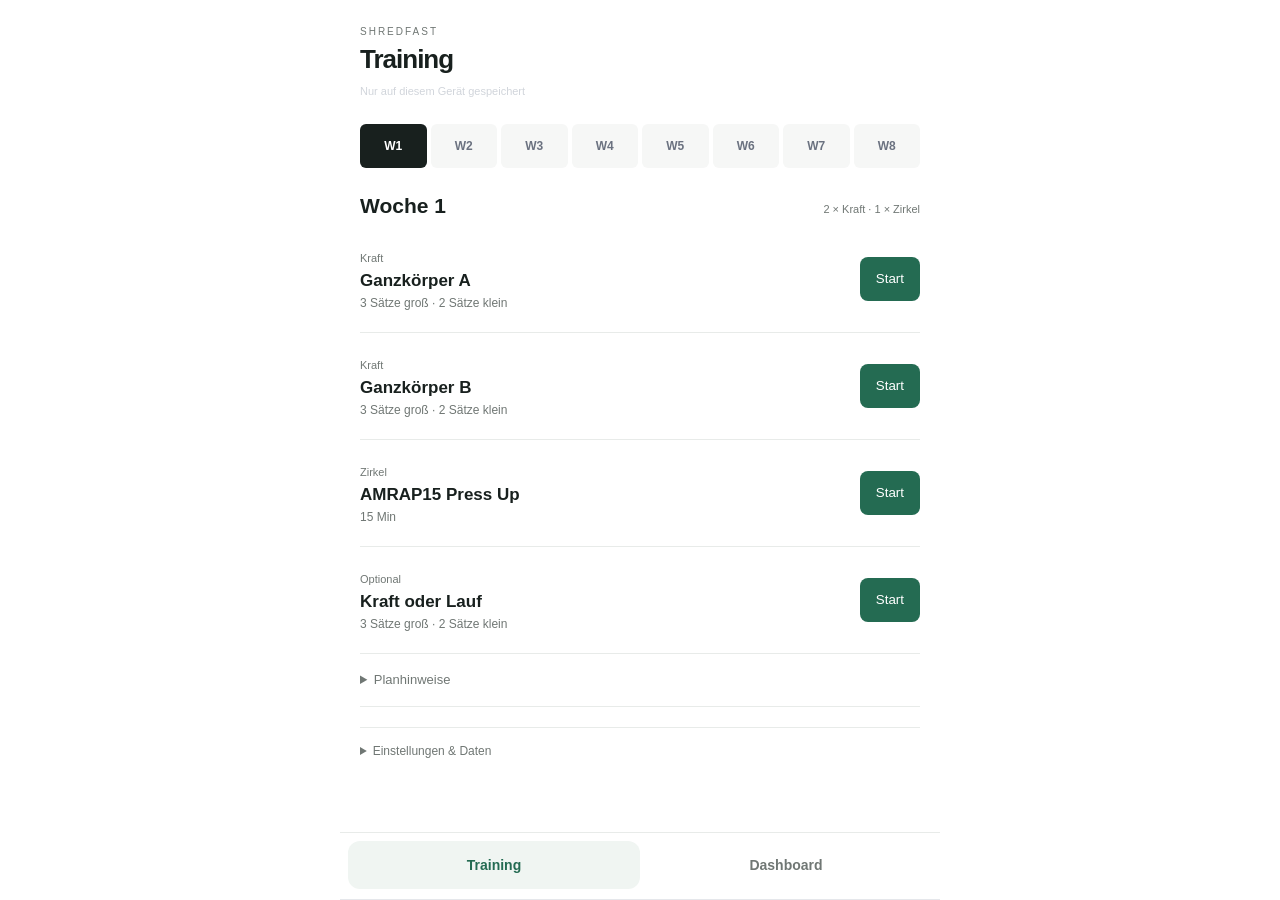
==== commit 46926fc2: "Focus app on minimal workout logging and compact dashboard" ====
--- a/index.html
+++ b/index.html
@@ -150,6 +150,7 @@
     </style>
 <link rel="stylesheet" href="pro.css?v=11">
 <meta name="theme-color" content="#112e32">
+<link rel="stylesheet" href="minimal.css?v=12">
 </head>
 <body>
     <div class="container">
@@ -197,7 +198,7 @@
             </div>
             <button id="exportBackup" type="button">Backup exportieren</button>
             <label class="import-label">Backup importieren<input id="importBackup" type="file" accept=".json,application/json"></label>
-            <p>Version 11 · Training & Fortschritt. Deine alten Gerätedaten bleiben bei der Übernahme erhalten.</p>
+            <p>Version 12 · Training & Dashboard. Deine alten Gerätedaten bleiben bei der Übernahme erhalten.</p>
         </details>
         <div class="content" id="content">
             <!-- Content will be rendered here -->
@@ -606,6 +607,7 @@
     <script src="training.js?v=11"></script>
     <script src="cloud.js?v=9"></script>
     <script src="pro.js?v=11"></script>
+    <script src="minimal.js?v=12"></script>
     <script>init(); void initCloud();</script>
 </body>
 </html>
--- a/minimal.css
+++ b/minimal.css
@@ -0,0 +1,3 @@
+:root{--ink:#18201e;--muted:#707774;--accent:#246b52;--paper:#fff;--line:#e8ebe9}
+html,body,.container{background:#fff}.container{max-width:600px}.header{background:#fff;color:var(--ink);border-radius:0;padding:24px 20px 12px}.header h1{font-size:26px;margin:4px 0}.header-meta{color:var(--muted);font-size:10px;letter-spacing:2px}.header-subtext{color:var(--muted);font-size:11px}.header .progress{display:none}.content{padding:0 20px 20px}.nav{width:min(100%,600px);box-shadow:none;backdrop-filter:none;background:#fff}.nav button{font-size:14px}.nav button.active{background:#f0f5f2}.week-tabs{display:flex;overflow:auto;gap:4px;margin:12px 0 22px}.week-tabs button{flex:1;min-width:36px;border:0;font-size:12px;padding:10px 4px;background:#f6f7f6;border-radius:6px}.week-tabs button.active{background:var(--ink)}
+.minimal-title{display:flex;justify-content:space-between;align-items:baseline;gap:8px;margin:8px 0}.minimal-title h2{font-size:21px;margin:0}.minimal-title>span{font-size:11px;color:var(--muted)}.session-line{display:flex;align-items:center;justify-content:space-between;gap:12px;padding:22px 0;border-bottom:1px solid var(--line)}.session-line h3{font-size:17px;margin:5px 0;font-weight:650}.session-type{font-size:11px;color:var(--muted)}.session-line p{font-size:12px;color:var(--muted);margin:0}.session-line button,.minimal-details button{background:var(--accent);color:#fff;border:0;border-radius:8px;padding:12px 16px;min-height:44px}.minimal-details{border-bottom:1px solid var(--line);padding:16px 0;font-size:13px;line-height:1.6}.minimal-details summary{cursor:pointer;color:var(--muted);font-weight:500}.minimal-details p{margin:12px 0}.backup-panel{border:0;border-top:1px solid var(--line);border-radius:0;margin:0 20px;padding:16px 0;color:var(--muted)}.backup-panel summary{font-weight:400;font-size:12px}.backup-panel .block-picker{margin:16px 0}.pro-stats{gap:0;border-bottom:1px solid var(--line);padding:16px 0;margin:0 0 24px}.pro-stat{border:0;border-radius:0;padding:8px 4px}.pro-stat+.pro-stat{border-left:1px solid var(--line)}.pro-stat strong{font-size:26px;font-weight:600}.section-label{font-size:15px;margin:24px 0 8px}.progress-line{border-bottom:1px solid var(--line);padding:15px 0;font-size:13px}.progress-line summary,.exercise-fold>summary{display:flex;align-items:center;justify-content:space-between;gap:12px;cursor:pointer;list-style:none}.progress-line summary::-webkit-details-marker,.exercise-fold>summary::-webkit-details-marker{display:none}.progress-line small,.exercise-fold small{display:block;font-size:11px;color:var(--muted);margin-top:5px;font-weight:400}.progress-line b{font-size:10px;white-space:nowrap;color:var(--muted);font-weight:500}.progress-line b.increase{color:var(--accent)}.progress-line p,.empty-copy{font-size:13px;color:var(--muted);line-height:1.6}.hybrid-modal{background:#fff}.hybrid-modal-inner{max-width:600px;padding:16px 20px 100px}.hybrid-modal h2{font-size:22px;margin:18px 0}.rest-tools{background:#fff;padding:8px 0;border:0;gap:8px}.rest-tools button{font-size:11px;padding:8px!important}.rest-tools span{font-size:12px}#draftStatus{font-size:10px;color:var(--muted)}.exercise-fold{border-bottom:1px solid var(--line);padding:18px 0}.exercise-fold>summary{font-size:15px;font-weight:600}.exercise-fold>summary>b{font-size:12px;font-weight:400;color:var(--muted)}.hybrid-modal .exercise-fold fieldset{border:0;margin:12px 0 0;padding:0;border-radius:0}.exercise-fold fieldset>details{font-size:11px;margin:10px 0;color:var(--muted)}.exercise-fold fieldset>button{font-size:11px;padding:8px!important;background:#f3f5f3!important;color:var(--muted)!important}.hybrid-modal input{background:#f7f8f7;border:1px solid transparent;border-radius:6px;font-size:16px}.hybrid-modal input:focus{background:#fff;border-color:var(--accent)}#hybridFields .set-row{flex-wrap:nowrap;gap:6px}#hybridFields .set-row label{flex:1;min-width:0;font-size:10px}#hybridFields .repeat-set{flex:0 0 30px;min-width:30px;margin:18px 0 0;padding:5px!important;min-height:44px!important;font-size:18px!important;background:#f3f5f3;color:var(--muted)}.set-check{min-width:32px;min-height:44px;margin-top:18px}.set-row span{width:14px}.form-help{font-size:12px;color:var(--muted)}#hybridForm>button[type=submit]{width:min(calc(100% - 40px),560px);box-shadow:none;border-radius:8px}.hybrid-modal [hidden]{display:none!important}
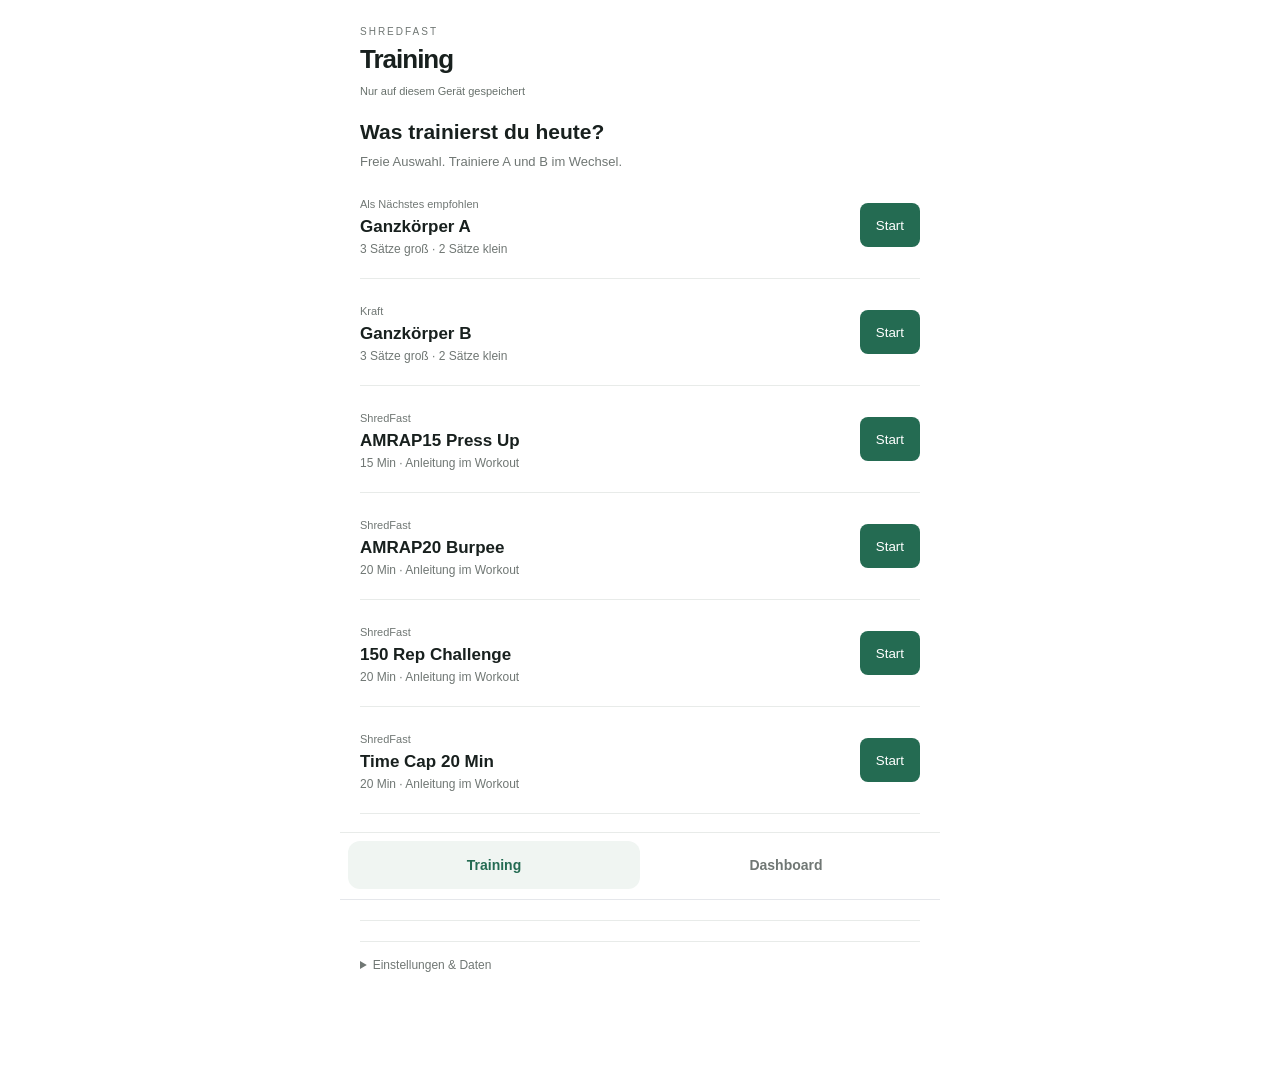
==== commit c94874da: "Allow free dated workouts, restore circuit instructions and improve mobile tracking" ====
--- a/index.html
+++ b/index.html
@@ -150,7 +150,7 @@
     </style>
 <link rel="stylesheet" href="pro.css?v=11">
 <meta name="theme-color" content="#112e32">
-<link rel="stylesheet" href="minimal.css?v=12">
+<link rel="stylesheet" href="minimal.css?v=13">
 </head>
 <body>
     <div class="container">
@@ -171,7 +171,7 @@
         </div>
 
         <label class="block-picker">Trainingsblock
-            <select id="blockSelect"><option value="hybrid1">Neu · 8 Wochen Kraft + Ausdauer</option><option value="block2">Bisheriger Block · 10 Wochen / 30 Sessions</option></select>
+            <select id="blockSelect"><option value="hybrid1">Training · Kraft & Ausdauer</option><option value="block2">Bisheriger Block · 10 Wochen / 30 Sessions</option></select>
         </label>
         <div class="nav">
             <button class="nav-btn active" data-tab="plan">Training</button>
@@ -198,7 +198,7 @@
             </div>
             <button id="exportBackup" type="button">Backup exportieren</button>
             <label class="import-label">Backup importieren<input id="importBackup" type="file" accept=".json,application/json"></label>
-            <p>Version 12 · Training & Dashboard. Deine alten Gerätedaten bleiben bei der Übernahme erhalten.</p>
+            <p>Version 13 · Training & Dashboard. Deine alten Gerätedaten bleiben bei der Übernahme erhalten.</p>
         </details>
         <div class="content" id="content">
             <!-- Content will be rendered here -->
@@ -604,10 +604,10 @@
        <form id="hybridForm"><div id="hybridFields"></div><button type="submit">Einheit speichern ✓</button></form>
       </div>
     </div>
-    <script src="training.js?v=11"></script>
-    <script src="cloud.js?v=9"></script>
-    <script src="pro.js?v=11"></script>
-    <script src="minimal.js?v=12"></script>
+    <script src="training.js?v=13"></script>
+    <script src="cloud.js?v=13"></script>
+    <script src="pro.js?v=13"></script>
+    <script src="minimal.js?v=13"></script>
     <script>init(); void initCloud();</script>
 </body>
 </html>
--- a/minimal.css
+++ b/minimal.css
@@ -1,3 +1,7 @@
 :root{--ink:#18201e;--muted:#707774;--accent:#246b52;--paper:#fff;--line:#e8ebe9}
 html,body,.container{background:#fff}.container{max-width:600px}.header{background:#fff;color:var(--ink);border-radius:0;padding:24px 20px 12px}.header h1{font-size:26px;margin:4px 0}.header-meta{color:var(--muted);font-size:10px;letter-spacing:2px}.header-subtext{color:var(--muted);font-size:11px}.header .progress{display:none}.content{padding:0 20px 20px}.nav{width:min(100%,600px);box-shadow:none;backdrop-filter:none;background:#fff}.nav button{font-size:14px}.nav button.active{background:#f0f5f2}.week-tabs{display:flex;overflow:auto;gap:4px;margin:12px 0 22px}.week-tabs button{flex:1;min-width:36px;border:0;font-size:12px;padding:10px 4px;background:#f6f7f6;border-radius:6px}.week-tabs button.active{background:var(--ink)}
 .minimal-title{display:flex;justify-content:space-between;align-items:baseline;gap:8px;margin:8px 0}.minimal-title h2{font-size:21px;margin:0}.minimal-title>span{font-size:11px;color:var(--muted)}.session-line{display:flex;align-items:center;justify-content:space-between;gap:12px;padding:22px 0;border-bottom:1px solid var(--line)}.session-line h3{font-size:17px;margin:5px 0;font-weight:650}.session-type{font-size:11px;color:var(--muted)}.session-line p{font-size:12px;color:var(--muted);margin:0}.session-line button,.minimal-details button{background:var(--accent);color:#fff;border:0;border-radius:8px;padding:12px 16px;min-height:44px}.minimal-details{border-bottom:1px solid var(--line);padding:16px 0;font-size:13px;line-height:1.6}.minimal-details summary{cursor:pointer;color:var(--muted);font-weight:500}.minimal-details p{margin:12px 0}.backup-panel{border:0;border-top:1px solid var(--line);border-radius:0;margin:0 20px;padding:16px 0;color:var(--muted)}.backup-panel summary{font-weight:400;font-size:12px}.backup-panel .block-picker{margin:16px 0}.pro-stats{gap:0;border-bottom:1px solid var(--line);padding:16px 0;margin:0 0 24px}.pro-stat{border:0;border-radius:0;padding:8px 4px}.pro-stat+.pro-stat{border-left:1px solid var(--line)}.pro-stat strong{font-size:26px;font-weight:600}.section-label{font-size:15px;margin:24px 0 8px}.progress-line{border-bottom:1px solid var(--line);padding:15px 0;font-size:13px}.progress-line summary,.exercise-fold>summary{display:flex;align-items:center;justify-content:space-between;gap:12px;cursor:pointer;list-style:none}.progress-line summary::-webkit-details-marker,.exercise-fold>summary::-webkit-details-marker{display:none}.progress-line small,.exercise-fold small{display:block;font-size:11px;color:var(--muted);margin-top:5px;font-weight:400}.progress-line b{font-size:10px;white-space:nowrap;color:var(--muted);font-weight:500}.progress-line b.increase{color:var(--accent)}.progress-line p,.empty-copy{font-size:13px;color:var(--muted);line-height:1.6}.hybrid-modal{background:#fff}.hybrid-modal-inner{max-width:600px;padding:16px 20px 100px}.hybrid-modal h2{font-size:22px;margin:18px 0}.rest-tools{background:#fff;padding:8px 0;border:0;gap:8px}.rest-tools button{font-size:11px;padding:8px!important}.rest-tools span{font-size:12px}#draftStatus{font-size:10px;color:var(--muted)}.exercise-fold{border-bottom:1px solid var(--line);padding:18px 0}.exercise-fold>summary{font-size:15px;font-weight:600}.exercise-fold>summary>b{font-size:12px;font-weight:400;color:var(--muted)}.hybrid-modal .exercise-fold fieldset{border:0;margin:12px 0 0;padding:0;border-radius:0}.exercise-fold fieldset>details{font-size:11px;margin:10px 0;color:var(--muted)}.exercise-fold fieldset>button{font-size:11px;padding:8px!important;background:#f3f5f3!important;color:var(--muted)!important}.hybrid-modal input{background:#f7f8f7;border:1px solid transparent;border-radius:6px;font-size:16px}.hybrid-modal input:focus{background:#fff;border-color:var(--accent)}#hybridFields .set-row{flex-wrap:nowrap;gap:6px}#hybridFields .set-row label{flex:1;min-width:0;font-size:10px}#hybridFields .repeat-set{flex:0 0 30px;min-width:30px;margin:18px 0 0;padding:5px!important;min-height:44px!important;font-size:18px!important;background:#f3f5f3;color:var(--muted)}.set-check{min-width:32px;min-height:44px;margin-top:18px}.set-row span{width:14px}.form-help{font-size:12px;color:var(--muted)}#hybridForm>button[type=submit]{width:min(calc(100% - 40px),560px);box-shadow:none;border-radius:8px}.hybrid-modal [hidden]{display:none!important}
+
+.workout-guide{padding:16px;background:#f2f6f3;border-radius:10px;line-height:1.8;font-size:14px} .workout-guide h3{font-size:15px;margin:0 0 8px} @media(max-width:430px){.content{padding:0 14px 20px}.hybrid-modal-inner{padding:14px 12px 100px}.hybrid-modal input{min-height:48px}button{touch-action:manipulation}.session-line{gap:8px}}
+/* Keep the active session readable above the keyboard and home indicator. */
+#savingStatus{color:#68716c!important}.hybrid-modal{height:100dvh;overscroll-behavior:contain}.hybrid-modal-inner{padding-top:max(12px,env(safe-area-inset-top));padding-bottom:calc(110px + env(safe-area-inset-bottom))}.exercise-fold>summary{min-height:44px}.workout-guide ol{padding-left:22px}.workout-guide li{padding:4px 0}.workout-guide p{margin:8px 0}.discard-draft{margin-top:20px}#hybridFields input,#hybridFields select,#hybridFields textarea{scroll-margin-block:90px}.session-line>div{min-width:0}.session-line h3{overflow-wrap:anywhere}.session-line button{flex-shrink:0}
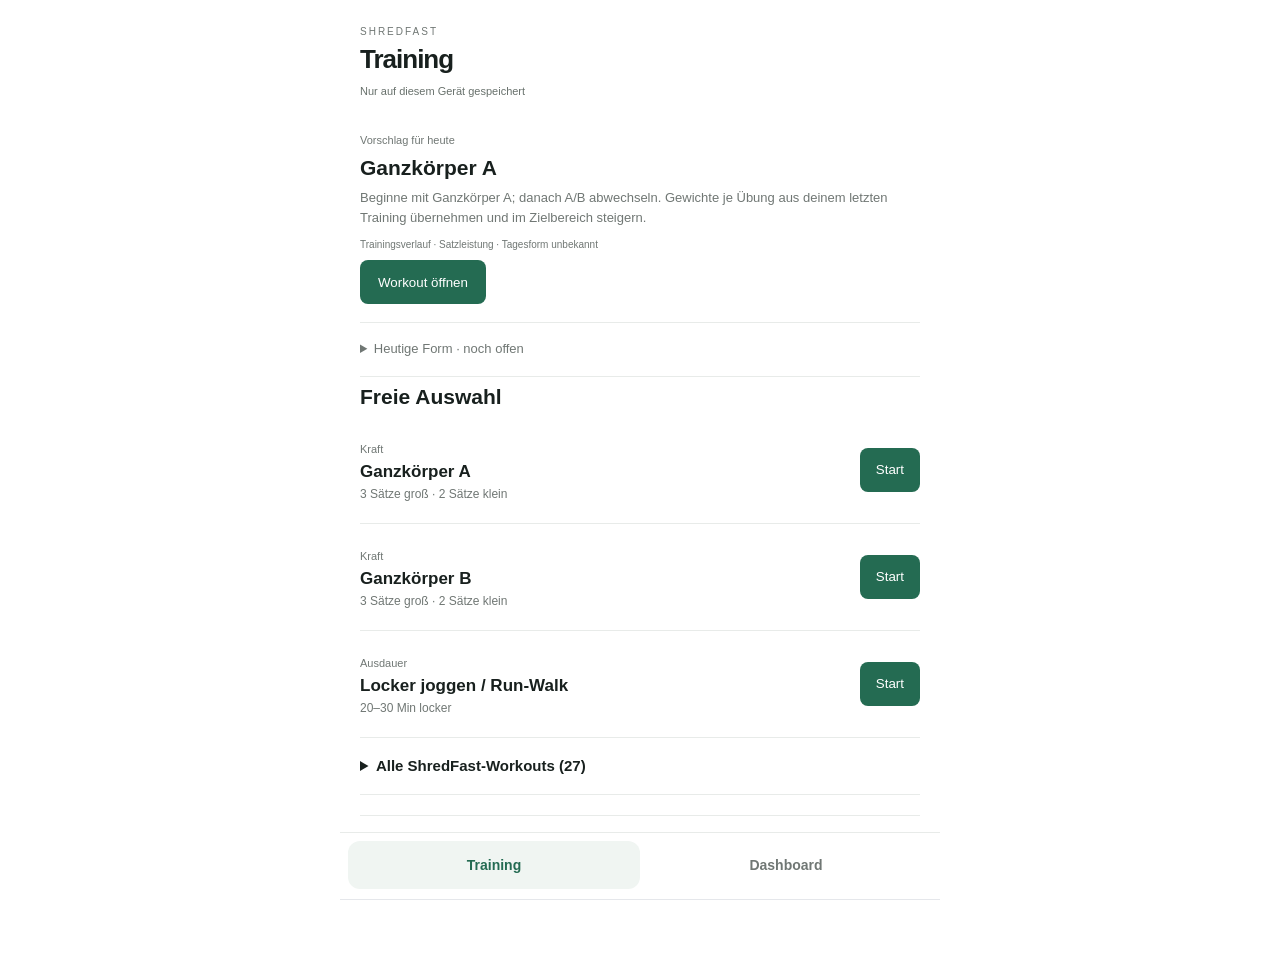
==== commit 262be7f6: "Expose all ShredFast workouts and add transparent daily training suggestions" ====
--- a/index.html
+++ b/index.html
@@ -150,7 +150,7 @@
     </style>
 <link rel="stylesheet" href="pro.css?v=11">
 <meta name="theme-color" content="#112e32">
-<link rel="stylesheet" href="minimal.css?v=13">
+<link rel="stylesheet" href="minimal.css?v=14">
 </head>
 <body>
     <div class="container">
@@ -198,7 +198,7 @@
             </div>
             <button id="exportBackup" type="button">Backup exportieren</button>
             <label class="import-label">Backup importieren<input id="importBackup" type="file" accept=".json,application/json"></label>
-            <p>Version 13 · Training & Dashboard. Deine alten Gerätedaten bleiben bei der Übernahme erhalten.</p>
+            <p>Version 14 · Training & Dashboard. Deine alten Gerätedaten bleiben bei der Übernahme erhalten.</p>
         </details>
         <div class="content" id="content">
             <!-- Content will be rendered here -->
@@ -604,10 +604,11 @@
        <form id="hybridForm"><div id="hybridFields"></div><button type="submit">Einheit speichern ✓</button></form>
       </div>
     </div>
-    <script src="training.js?v=13"></script>
-    <script src="cloud.js?v=13"></script>
-    <script src="pro.js?v=13"></script>
-    <script src="minimal.js?v=13"></script>
+    <script src="training.js?v=14"></script>
+    <script src="catalog.js?v=14"></script>
+    <script src="cloud.js?v=14"></script>
+    <script src="pro.js?v=14"></script>
+    <script src="minimal.js?v=14"></script>
     <script>init(); void initCloud();</script>
 </body>
 </html>
--- a/minimal.css
+++ b/minimal.css
@@ -5,3 +5,4 @@
 .workout-guide{padding:16px;background:#f2f6f3;border-radius:10px;line-height:1.8;font-size:14px} .workout-guide h3{font-size:15px;margin:0 0 8px} @media(max-width:430px){.content{padding:0 14px 20px}.hybrid-modal-inner{padding:14px 12px 100px}.hybrid-modal input{min-height:48px}button{touch-action:manipulation}.session-line{gap:8px}}
 /* Keep the active session readable above the keyboard and home indicator. */
 #savingStatus{color:#68716c!important}.hybrid-modal{height:100dvh;overscroll-behavior:contain}.hybrid-modal-inner{padding-top:max(12px,env(safe-area-inset-top));padding-bottom:calc(110px + env(safe-area-inset-bottom))}.exercise-fold>summary{min-height:44px}.workout-guide ol{padding-left:22px}.workout-guide li{padding:4px 0}.workout-guide p{margin:8px 0}.discard-draft{margin-top:20px}#hybridFields input,#hybridFields select,#hybridFields textarea{scroll-margin-block:90px}.session-line>div{min-width:0}.session-line h3{overflow-wrap:anywhere}.session-line button{flex-shrink:0}
+.next-training{padding:18px 0;border-bottom:1px solid var(--line)}.next-training h2{font-size:21px;margin:8px 0}.next-training p{font-size:13px;line-height:1.6;color:var(--muted)}.next-training small{display:block;font-size:10px;color:var(--muted);margin:10px 0}.next-training button{min-height:44px;background:var(--accent);color:white;border:0;border-radius:8px;padding:12px 18px}.circuit-library>.session-line[hidden]{display:none}.circuit-library summary{font-size:15px;color:var(--ink);font-weight:600}
